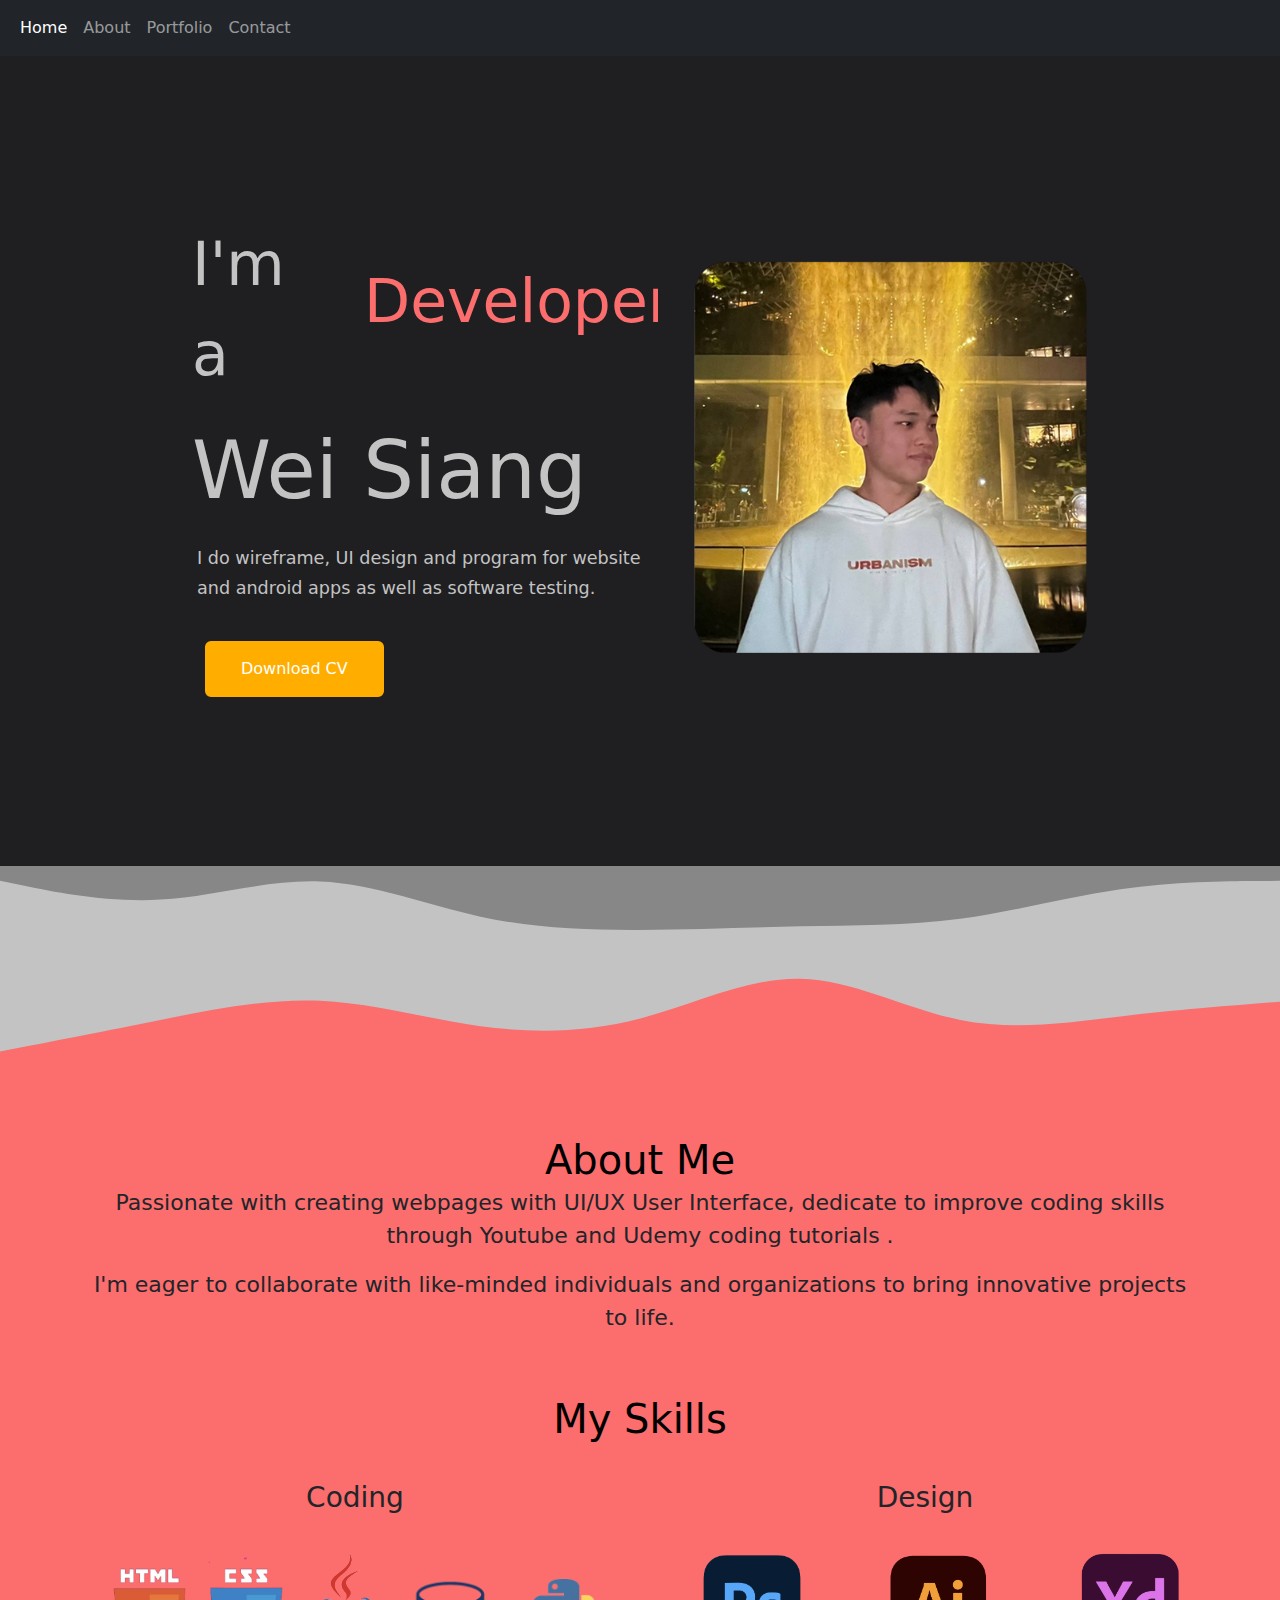
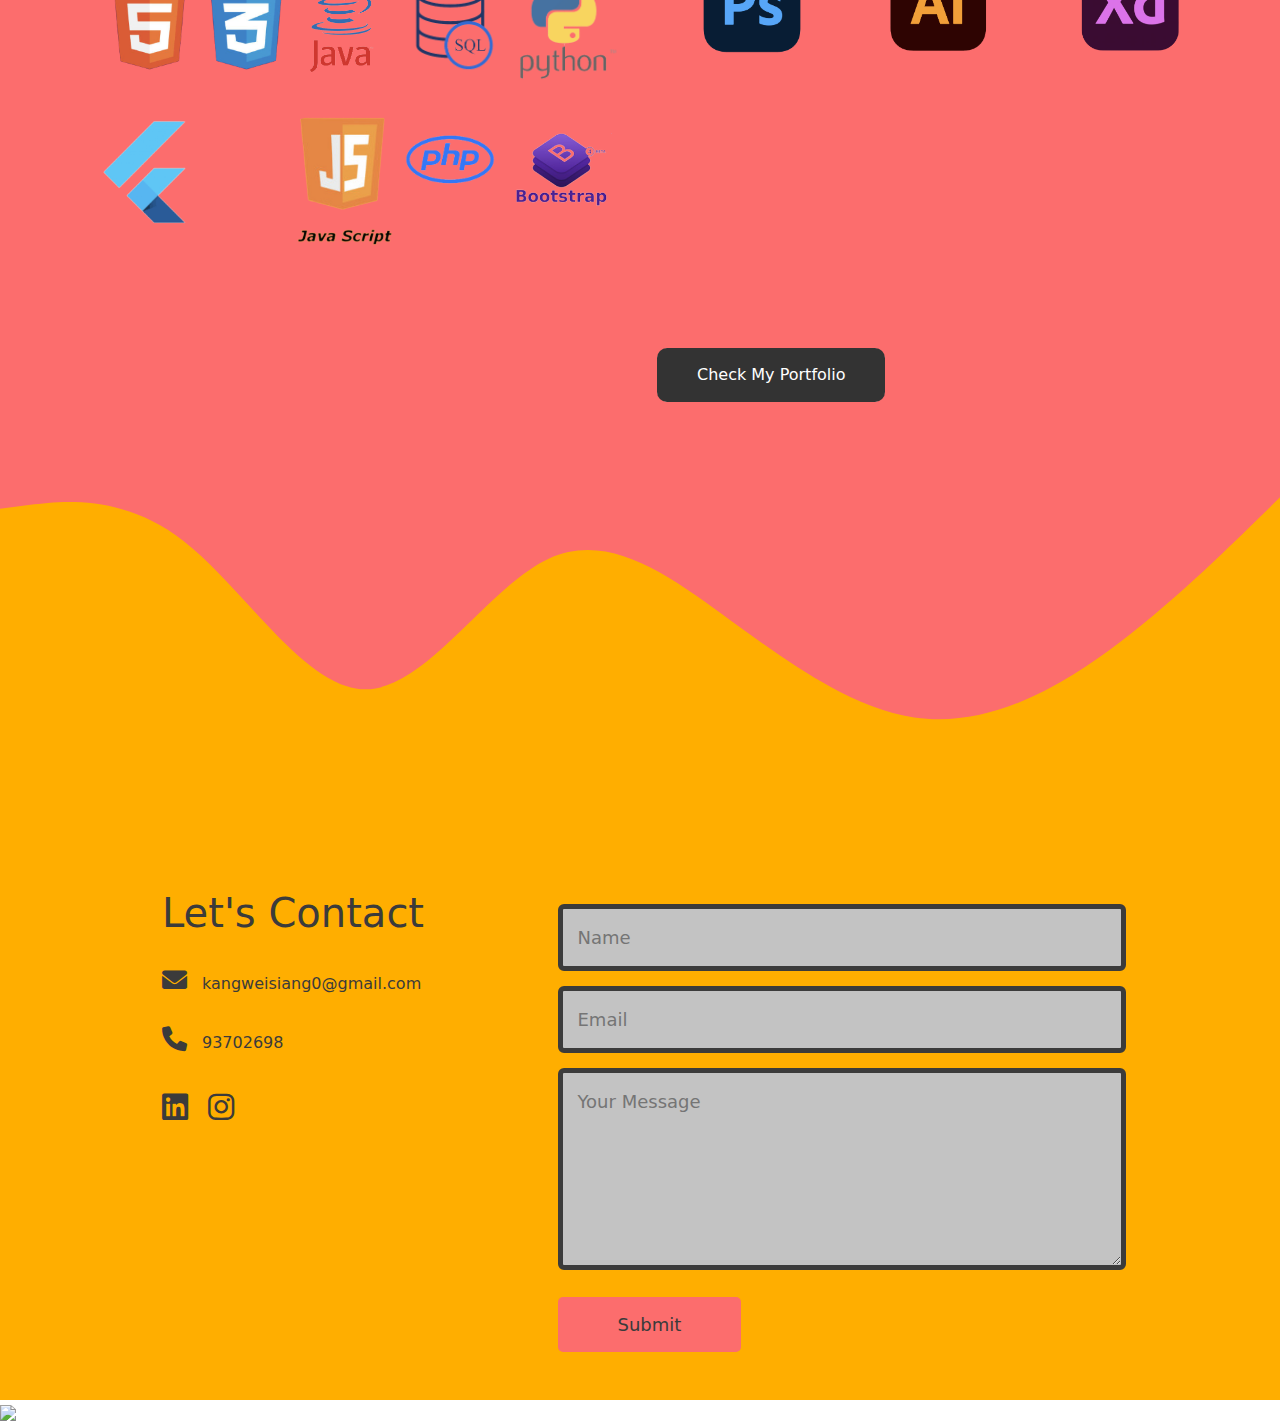
==== Portfolio/index.html @ ff8d7dc2 "Portfolio" ====
<!DOCTYPE html>
<!--
To change this license header, choose License Headers in Project Properties.
To change this template file, choose Tools | Templates
and open the template in the editor.
-->

<html>
    <head>
        <link rel="stylesheet" href="https://cdnjs.cloudflare.com/ajax/libs/font-awesome/6.0.0-beta3/css/all.min.css">

        <style>
            body{
                color: #c3c3c3;
                overflow-x:hidden ;
            }


            :root{
                --backgroundcolor:#1f1f21;
                --text-color:#fff;
                --main-color:#ffae00;
            }
            .spacer{
                aspect-ratio: 960/240;
                width: 100%;
                background-repeat: no-repeat;
                background-position: center;
                background-size: cover;
            }
            .layer{
                background-image: url("assets/layer.svg");
            }
            .layer2{
                background-image: url("assets/layer2.svg");
            }

            .btn{

            }

            .btn:hover{
                transform: translateY(-5px);
                background: transparent;
                color:#ffffff;
            }
            .menuBUtton{
                background: linear-gradient(130.08deg,#383528 0%,#191919 100%);
                box-shadow: 0px 20px 40px #00000070;
                border: 1px solid #3b3b3b;
                padding: 10px 20px;
                border-radius: 100px;
                align-items: center;
                cursor: pointer;
            }
            section{
              padding: 0 15%;
                position: relative;

                min-height: 400px;
            }
            .home{
                background: #1f1f21;
                position: relative;
                width: 100%;
                height: 90vh;
                display: flex;
                align-items: center;
                justify-content: space-between;
                gap: 30px;
            }


        </style>

        <link rel="stylesheet" type="text/css" href="style.css">
        <link rel="preconnect" href="https://fonts.googleapis.com">
        <link rel="preconnect" href="https://fonts.gstatic.com" crossorigin>
        <link href="https://fonts.googleapis.com/css2?family=Rubik:ital,wght@0,300;0,500;0,600;0,800;1,700&display=swap" rel="stylesheet">
        <meta charset="UTF-8">
        <link rel="stylesheet"
              href="https://unpkg.com/boxicons@latest/css/boxicons.min.css">
        <link href="https://cdn.jsdelivr.net/npm/bootstrap@5.3.2/dist/css/bootstrap.min.css" rel="stylesheet">
  <script src="https://cdn.jsdelivr.net/npm/bootstrap@5.3.2/dist/js/bootstrap.bundle.min.js"></script>
        <title></title>
    </head>
    <body>

    <nav class="navbar navbar-expand-sm bg-dark navbar-dark">
        <div class="container-fluid">
            <ul class="navbar-nav">
                <li class="nav-item">
                    <a class="nav-link active" href="#">Home</a>
                </li>
                <li class="nav-item">
                    <a class="nav-link" href="#AboutMe">About</a>
                </li>
                <li class="nav-item">
                    <a class="nav-link" href="PortfolioPage.html">Portfolio</a>
                </li>
                <li class="nav-item">
                    <a class="nav-link" href="#contact">Contact</a>
                </li>

            </ul>
        </div>

    </nav>
    <section class="home">
        <div class="home-text">



            <div class="wrapper">
                <div class="static-text">I'm a </div>
                <ul class="dynamic-text">
                    <li><span></span></li>
                    <li><span>Developer</span></li>
                    <li><span>UI Designer</span></li>
                    <li><span>SW Tester</span></li>
                </ul>
            </div>
            <h1>Wei Siang</h1>
            <p>I do wireframe, UI design and program for website  <br>and  android apps as well as software testing.</p>
            <div class="btn">
                <a href="#" class="btn" style="display: inline-block;
                padding: 14px 34px;
                background: var(--main-color);
                color: var(--text-color);
                border: 2px solid var(--main-color);
                margin-top: 15px;
                "> Download CV</a>
            </div>
        </div>
        <div class="home-img">
                <img style="object-fit: contain" src="assets/pfp.png" width="400">
        </div>

    </section>
        <div class="layer spacer"><h1 style="color: #000000;text-align: center; transform: translate(0px,270px)">About Me</h1></div>

<!---------------------------------------------About Me--------------------------------------------*/-->

        <div class="AboutMe">

            <div class="container">
                <div class="row">
                        <div class="Aboutdes">
                        <p>Passionate with creating webpages with UI/UX User Interface,
                            dedicate to improve coding skills through Youtube and Udemy coding tutorials
                            .</p>
                        <p>I'm eager to collaborate with like-minded individuals and organizations to bring innovative projects to life.</p>
                        </div>
                    <h1 style="text-align: center;margin-top: 45px;color: #000000;">My Skills</h1>
                        <div class="container" style="padding-top: 30px">
                            <div class="row">
                                <div class="about-left">
                                    <h3 style="text-align: center">Coding
                                    </h3>
                                    <div class="container" style="padding-top: 30px" >
                                        <div class="row">
                                            <div class="col-md-4">
                                                <img src="assets/html_css.png" alt="HTML and CSS"style="width: 220px">
                                            </div>
                                            <div class="col-md-2" style="padding-left: 30px">
                                                <img src="assets/java.png" alt="Java"style="width: 100px">
                                            </div>
                                            <div class="col-md-3" style="padding-top: 20px;padding-left: 50px">
                                                <img src="assets/sql.png" alt="SQL"style="width: 100px">

                                            </div>
                                            <div class="col-md-3" style="padding-top: 25px">
                                                <img src="assets/python.png" alt="Python"style="width: 120px">

                                            </div>
                                        </div>
                                    </div>
                                    <div class="container" style="padding-top: 30px" >
                                        <div class="row">
                                            <div class="col-md-4">
                                                <img src="assets/flutter2.png" alt="Flutter"style="width: 100px;">
                                            </div>
                                            <div class="col-md-2" style="padding-left: 30px">
                                                <img src="assets/javascript.png" alt="Java"style="width: 100px">
                                            </div>
                                            <div class="col-md-3" style="padding-top: 20px;padding-left: 40px">
                                                <img src="assets/php.png" alt="SQL"style="width: 100px;padding-left:10px ">

                                            </div>
                                            <div class="col-md-3" style="padding-top: 20px;padding-left: 20px">
                                                <img src="assets/boostrap.png" alt="SQL"style="width: 100px">

                                            </div>
                                        </div>
                                    </div>
                                </div>
                                <div class="about-right">
                                    <h3>Design

                                    </h3>
                                    <div class="container" style="padding-top: 30px;padding-left: 50px" >
                                        <div class="row">
                                            <div class="col-md-4">
                                                <img src="assets/Photoshop.png" alt="Photoshop"style="width: 100px;">
                                            </div>
                                            <div class="col-md-4" style="padding-left: 30px">
                                                <img src="assets/illustrator.png" alt="illustrator"style="width: 100px">
                                            </div>
                                            <div class="col-md-4" style="padding-left: 40px">
                                                <img src="assets/XD.png" alt="XD"style="width: 110px;padding-left:10px ">

                                            </div>

                                        </div>

                                    </div>


                                </div>
                                <div class="container"  >
                                    <div class="row">
                                        <div class="col-sm-5"></div>
                                        <div class="col-sm-7"><button class="button">Check My Portfolio</button></div>
                                    </div></div>
                                </div>
                            </div>
                            </div>

                </div>
            </div>
        </div>
        <div class="spacer layer2" style="aspect-ratio: 960/190"></div>
        <!---------------------------------------------Contact me--------------------------------------------*/-->

    <div class="contact" id="contact">
        <div class="container">
            <div class="row">
                <div class="contact-left">
                    <h1>Let's Contact</h1>
                    <p><i class="fa-solid fa-envelope"></i>kangweisiang0@gmail.com</p>
                    <p><i class="fa-solid fa-phone"></i>93702698</p>
                    <div class="social-icons">
                        <a href=" "><i class="fa-brands fa-linkedin"></i></a>
                        <a href=""><i class="fa-brands fa-instagram"></i></a>
                    </div>
                </div>

                <div class="contact-right">
                    <form>
                        <input type="text" name="Name" placeholder="Name" required>
                        <input type="email" name="Email" placeholder="Email" required>
                        <textarea name="Message" rows="6" placeholder="Your Message"></textarea>
                        <button type="submit" class="formBtn">Submit</button>
                    </form>
                </div>
            </div>
        </div>
        <br><br>

    </div>




        <img src="assets/movie_Review/m"










    </body>
</html>
<script>
    function passData(designIndex) {
        // Get the design data you want to pass
        var designData = dictionaryList[designIndex];

        // Convert the data to a JSON string
        var designDataString = JSON.stringify(designData);

        // Encode the data for safe URL transmission
        var encodedDesignData = encodeURIComponent(designDataString);

        // Build the URL with the data in the query string
        var url = "Project%20details.html?data=" + encodedDesignData;

        // Navigate to the new URL
        window.location.href = url;
    }
</script>
---- Portfolio/style.css ----
*{
    box-sizing: border-box;

}
html{
    scroll-behavior: smooth;
}
body{
    background-color: #FC6D6D;
}
.curve{
    position: absolute;
    height: 225px;
    width: 100%;
    bottom: 0;
}
.curve::before{
    border-radius: 100% 50%;
    content: '';
    display: block;
    width: 55%;
    height: 100%;
}

.curve::after{
    border-radius: 100% 50%;
    content: '';
    display: block;
    width: 55%;
    height: 100%;
}

.HomeTitle2{
    padding: 50px 0px 100px;
    text-align: center;
}



:root{

    --bigfont:5rem;
    --p-font:1.1rem;

}

.wrapper {
    display: flex;
    align-items: center;
}

.wrapper .static-text {
    color: #c3c3c3;
    font-size: 60px;
    font-weight: 400;
}

.wrapper .dynamic-text {
    margin-left: 15px;
    line-height: 90px;
    height: 90px;
    overflow: hidden;
}

.dynamic-text li {
    list-style: none;
    bottom: 0;
    position: relative;
    color: #FC6D6D;
    font-size: 60px;
    font-weight: 500;
    animation: slide 9s steps(3) infinite;
}

@keyframes slide {
    100%{
        bottom: 260px;
    }
}

.center-placeholder::placeholder {
    text-align: center;
}
.dynamic-text li span {
}

.dynamic-text li span::after {
    content: "";
    position: absolute;
    left: 0;
    height: 100%;
    width: 100%;
    background: #1f1f21;
    border-left: 2px solid #FC6D6D;
    animation: typing 3s steps(10) infinite;
}

@keyframes typing {
    40%,
    60%{
        left:calc(100% + 30px);
    }
    100%{
        left:0;
    }
}





.home-text h1{
    font-size :var(--bigfont);
    margin:  24px 0;
    color: #c3c3c3;

}

.home-text p{
    margin-left: 5px;
    font-size: var(--p-font);
    font-weight: 400;
    color: #c3c3c3;
    line-height: 30px;
    mask-border: 50;
}

.home-img{
    animation: imganimation 2s ease-in-out infinite;
    animation-delay: 2s;
}
@keyframes imganimation {
    0%{
        transform: translateY(0px);
    }
    50%{
        transform: translateY(-22px);
    }

    100%{
        transform: translateY(0px);
    }
}
.Contact1{
    font-size: 60px;
    font-weight: 400;

}
.ROW h2{
    margin: 0 0 0px 30px;

}
.ROW i{
    margin-top: 10px;

}
/*------contact*/
.contact{
    padding: 150px 0px 0px 150px;
    background: #ffae00;
    position: relative;
}

.contact-left{
    flex-basis: 35%;
    color:  #3b3b3b;
}
.contact-right{
    flex-basis: 65%;
}
.contact p{
    margin-top: 30px;
}
.contact p i{
    margin-right: 15px;
    font-size: 25px;
}
.social-icons{
    margin-top: 30px;
}
.social-icons a{
    color:  #3b3b3b;
    text-decoration: none;
    font-size: 30px;
    margin-right: 15px;
    display: inline-block;
    transition: transform 0.5s;
}
.social-icons a:hover{
    color: #FC6D6D;
    transform: translateY(-5px);
}

.contact-right form{
    width: 100%;
}
form input,form textarea{
    width: 80%;
    border: 5px solid #3b3b3b;
    outline: none;
    background: #c3c3c3;
    padding: 15px;
    margin-top: 15px;
    color:#FC6D6D;
    font-size: 18px;
    border-radius:6px ;
}
.formBtn{
    color:  #3b3b3b;
    padding: 14px 60px;
    font-size: 18px;
    margin-top: 20px;
    cursor: pointer;
    display: inline-block;
    background: #FC6D6D;
    border: none;
    border-radius: 5px;
}
/*About Me */
.AboutMe {
    height: 100vh;
    background:  #FC6D6D;
    display: flex;
    flex-direction: column;
    align-items: center;
}
.about-left{
    flex-basis: 50%;
    font-size: 20px;

}
.about-right{
    flex-basis: 50%;

}

.Aboutdes p{
    text-align: center;
    font-size: 22px;

}
.AboutMe h3{
    text-align: center;
}
.AboutCheck{
    align-items: center;
}
.button {
    margin: 100px;
    padding: 15px 40px;
    border: none;
    outline: none;
    color: #FFF;
    cursor: pointer;
    position: relative;
    z-index: 0;
    border-radius: 12px;
}
.button::after {
    content: "";
    z-index: -1;
    position: absolute;
    width: 100%;
    height: 100%;
    background-color: #333;
    left: 0;
    top: 0;
    border-radius: 10px;
}
/* glow */
.button::before {
    content: "";
    background: linear-gradient(
            45deg,
            #FF0000, #FF7300, #FFFB00, #48FF00,
            #00FFD5, #002BFF, #FF00C8, #FF0000
    );
    position: absolute;
    top: -2px;
    left: -2px;
    background-size: 600%;
    z-index: -1;
    width: calc(100% + 4px);
    height:  calc(100% + 4px);
    filter: blur(8px);
    animation: glowing 20s linear infinite;
    transition: opacity .3s ease-in-out;
    border-radius: 10px;
    opacity: 0;
}

@keyframes glowing {
    0% {background-position: 0 0;}
    50% {background-position: 400% 0;}
    100% {background-position: 0 0;}
}

/* hover */
.button:hover::before {
    opacity: 1;
}

.button:active:after {
    background: transparent;
}

.button:active {
    color: #000;
    font-weight: bold;
}
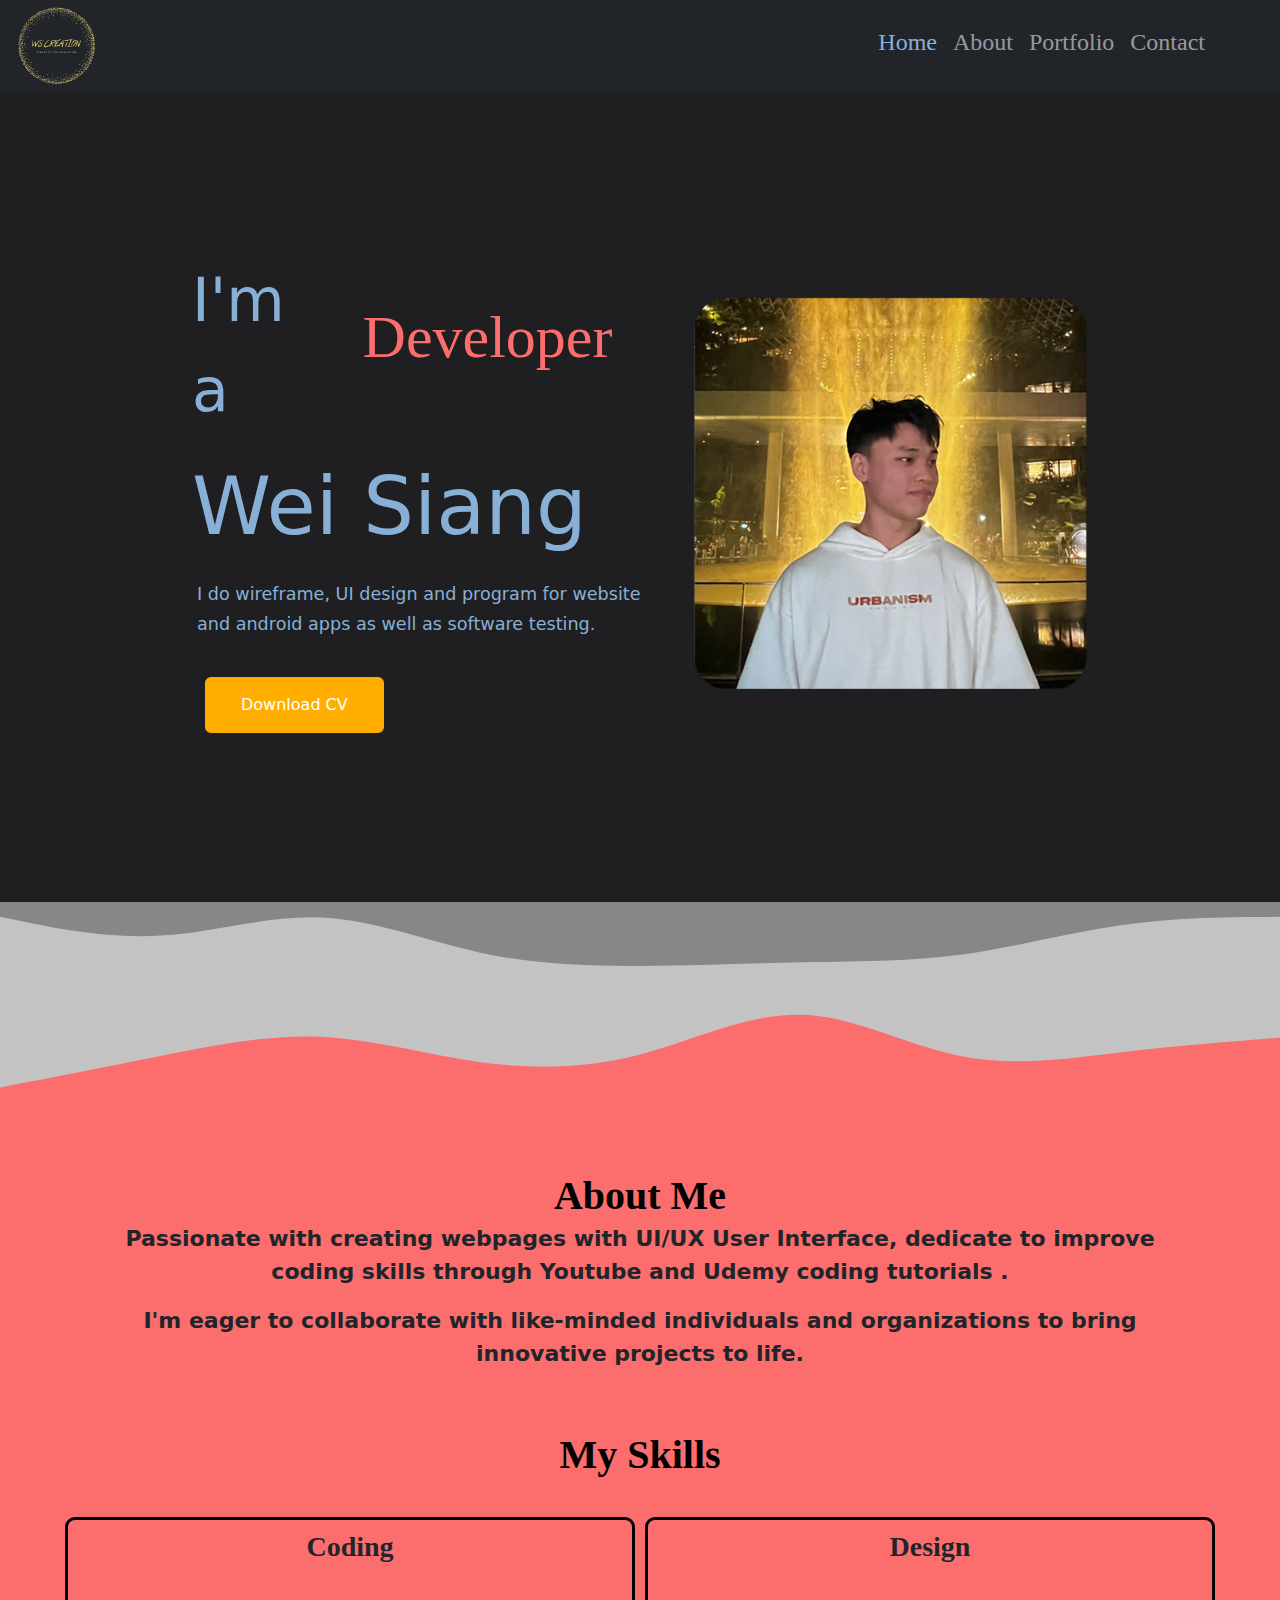
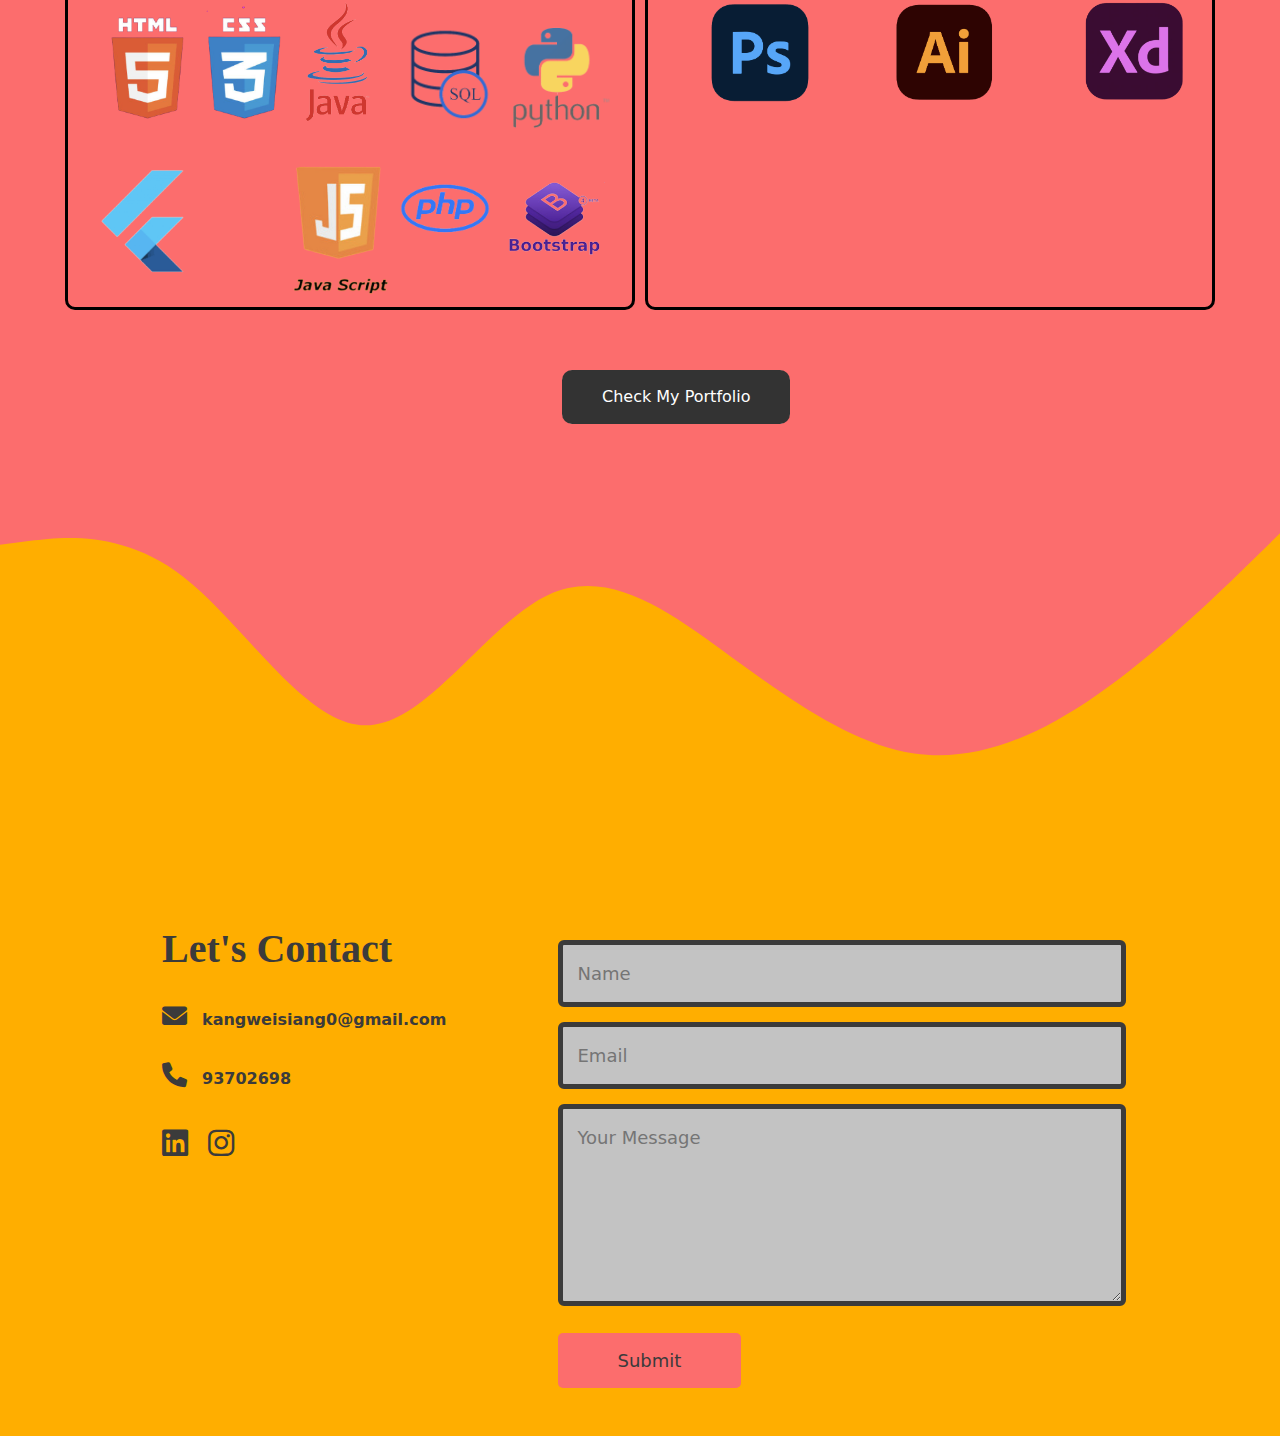
==== commit 4ecbcdec: "update" ====
--- a/Portfolio/index.html
+++ b/Portfolio/index.html
@@ -46,15 +46,7 @@
                 background: transparent;
                 color:#ffffff;
             }
-            .menuBUtton{
-                background: linear-gradient(130.08deg,#383528 0%,#191919 100%);
-                box-shadow: 0px 20px 40px #00000070;
-                border: 1px solid #3b3b3b;
-                padding: 10px 20px;
-                border-radius: 100px;
-                align-items: center;
-                cursor: pointer;
-            }
+
             section{
               padding: 0 15%;
                 position: relative;
@@ -88,20 +80,23 @@
     </head>
     <body>
 
-    <nav class="navbar navbar-expand-sm bg-dark navbar-dark">
+    <nav class="navbar navbar-expand-sm bg-dark navbar-dark" style="padding: 5px">
         <div class="container-fluid">
+            <img src="assets/logo.png" width="80">
+
             <ul class="navbar-nav">
-                <li class="nav-item">
-                    <a class="nav-link active" href="#">Home</a>
-                </li>
-                <li class="nav-item">
-                    <a class="nav-link" href="#AboutMe">About</a>
-                </li>
-                <li class="nav-item">
-                    <a class="nav-link" href="PortfolioPage.html">Portfolio</a>
-                </li>
-                <li class="nav-item">
-                    <a class="nav-link" href="#contact">Contact</a>
+
+                <li class="nav-item">
+                    <a class="nav-link active" href="index.html" style="color: #88B0D7" ><h4>Home</h4></a>
+                </li>
+                <li class="nav-item">
+                    <a class="nav-link" href="#AboutMe"><h4>About</h4></a>
+                </li>
+                <li class="nav-item">
+                    <a class="nav-link" href="PortfolioPage.html"><h4>Portfolio</h4></a>
+                </li>
+                <li class="nav-item">
+                    <a class="nav-link" href="#contact"><h4>Contact</h4></a>
                 </li>
 
             </ul>
@@ -139,25 +134,25 @@
         </div>
 
     </section>
-        <div class="layer spacer"><h1 style="color: #000000;text-align: center; transform: translate(0px,270px)">About Me</h1></div>
+        <div class="layer spacer"><h1 style="color: #000000;text-align: center; transform: translate(0px,270px); font-family: Georgia;font-weight: bold">About Me</h1></div>
 
 <!---------------------------------------------About Me--------------------------------------------*/-->
 
-        <div class="AboutMe">
+        <div class="AboutMe" id="AboutMe">
 
             <div class="container">
                 <div class="row">
                         <div class="Aboutdes">
-                        <p>Passionate with creating webpages with UI/UX User Interface,
+                        <p style="font-weight:550"> Passionate with creating webpages with UI/UX User Interface,
                             dedicate to improve coding skills through Youtube and Udemy coding tutorials
                             .</p>
-                        <p>I'm eager to collaborate with like-minded individuals and organizations to bring innovative projects to life.</p>
+                        <p style="font-weight:550">I'm eager to collaborate with like-minded individuals and organizations to bring innovative projects to life.</p>
                         </div>
-                    <h1 style="text-align: center;margin-top: 45px;color: #000000;">My Skills</h1>
+                    <h1 style="text-align: center;margin-top: 45px;color: #000000; font-family: Georgia;font-weight: bold">My Skills</h1>
                         <div class="container" style="padding-top: 30px">
                             <div class="row">
                                 <div class="about-left">
-                                    <h3 style="text-align: center">Coding
+                                    <h3 style="text-align: center; font-family: Georgia;font-weight: 600">Coding
                                     </h3>
                                     <div class="container" style="padding-top: 30px" >
                                         <div class="row">
@@ -197,7 +192,7 @@
                                     </div>
                                 </div>
                                 <div class="about-right">
-                                    <h3>Design
+                                    <h3 style=" font-family: Georgia;font-weight: 600">Design
 
                                     </h3>
                                     <div class="container" style="padding-top: 30px;padding-left: 50px" >
@@ -219,10 +214,10 @@
 
 
                                 </div>
-                                <div class="container"  >
+                                <div class="container" style="transform: translate(0px,-40px)"  >
                                     <div class="row">
-                                        <div class="col-sm-5"></div>
-                                        <div class="col-sm-7"><button class="button">Check My Portfolio</button></div>
+                                        <div class="col-sm-4"></div>
+                                        <div class="col-sm-8"><a href="PortfolioPage.html"><button class="button" style="color: white">Check My Portfolio</button></a></div>
                                     </div></div>
                                 </div>
                             </div>
@@ -238,9 +233,9 @@
         <div class="container">
             <div class="row">
                 <div class="contact-left">
-                    <h1>Let's Contact</h1>
-                    <p><i class="fa-solid fa-envelope"></i>kangweisiang0@gmail.com</p>
-                    <p><i class="fa-solid fa-phone"></i>93702698</p>
+                    <h1 style="font-family: Georgia;font-weight: bold">Let's Contact</h1>
+                    <p style="font-weight: bold"><i class="fa-solid fa-envelope"></i>kangweisiang0@gmail.com</p>
+                    <p style="font-weight: bold"><i class="fa-solid fa-phone"></i>93702698</p>
                     <div class="social-icons">
                         <a href=" "><i class="fa-brands fa-linkedin"></i></a>
                         <a href=""><i class="fa-brands fa-instagram"></i></a>
@@ -264,7 +259,6 @@
 
 
 
-        <img src="assets/movie_Review/m"
 
 
 
@@ -277,21 +271,3 @@
 
     </body>
 </html>
-<script>
-    function passData(designIndex) {
-        // Get the design data you want to pass
-        var designData = dictionaryList[designIndex];
-
-        // Convert the data to a JSON string
-        var designDataString = JSON.stringify(designData);
-
-        // Encode the data for safe URL transmission
-        var encodedDesignData = encodeURIComponent(designDataString);
-
-        // Build the URL with the data in the query string
-        var url = "Project%20details.html?data=" + encodedDesignData;
-
-        // Navigate to the new URL
-        window.location.href = url;
-    }
-</script>--- a/Portfolio/style.css
+++ b/Portfolio/style.css
@@ -50,7 +50,7 @@
 }
 
 .wrapper .static-text {
-    color: #c3c3c3;
+    color: #88B0D7;
     font-size: 60px;
     font-weight: 400;
 }
@@ -112,7 +112,7 @@
 .home-text h1{
     font-size :var(--bigfont);
     margin:  24px 0;
-    color: #c3c3c3;
+    color: #88B0D7;
 
 }
 
@@ -120,7 +120,7 @@
     margin-left: 5px;
     font-size: var(--p-font);
     font-weight: 400;
-    color: #c3c3c3;
+    color:#88B0D7;
     line-height: 30px;
     mask-border: 50;
 }
@@ -227,11 +227,18 @@
 .about-left{
     flex-basis: 50%;
     font-size: 20px;
+    border: black 3px solid;
+    padding:10px;
+    border-radius: 10px;
+    transform: translate(-5px);
 
 }
 .about-right{
     flex-basis: 50%;
-
+    border: black 3px solid;
+    padding:10px;
+    border-radius: 10px;
+    transform: translate(5px);
 }
 
 .Aboutdes p{
@@ -250,7 +257,7 @@
     padding: 15px 40px;
     border: none;
     outline: none;
-    color: #FFF;
+    color:#88B0D7;
     cursor: pointer;
     position: relative;
     z-index: 0;
@@ -309,3 +316,7 @@
     font-weight: bold;
 }
 
+ul{
+    padding-right: 50px;
+    font-family: Georgia;
+}
